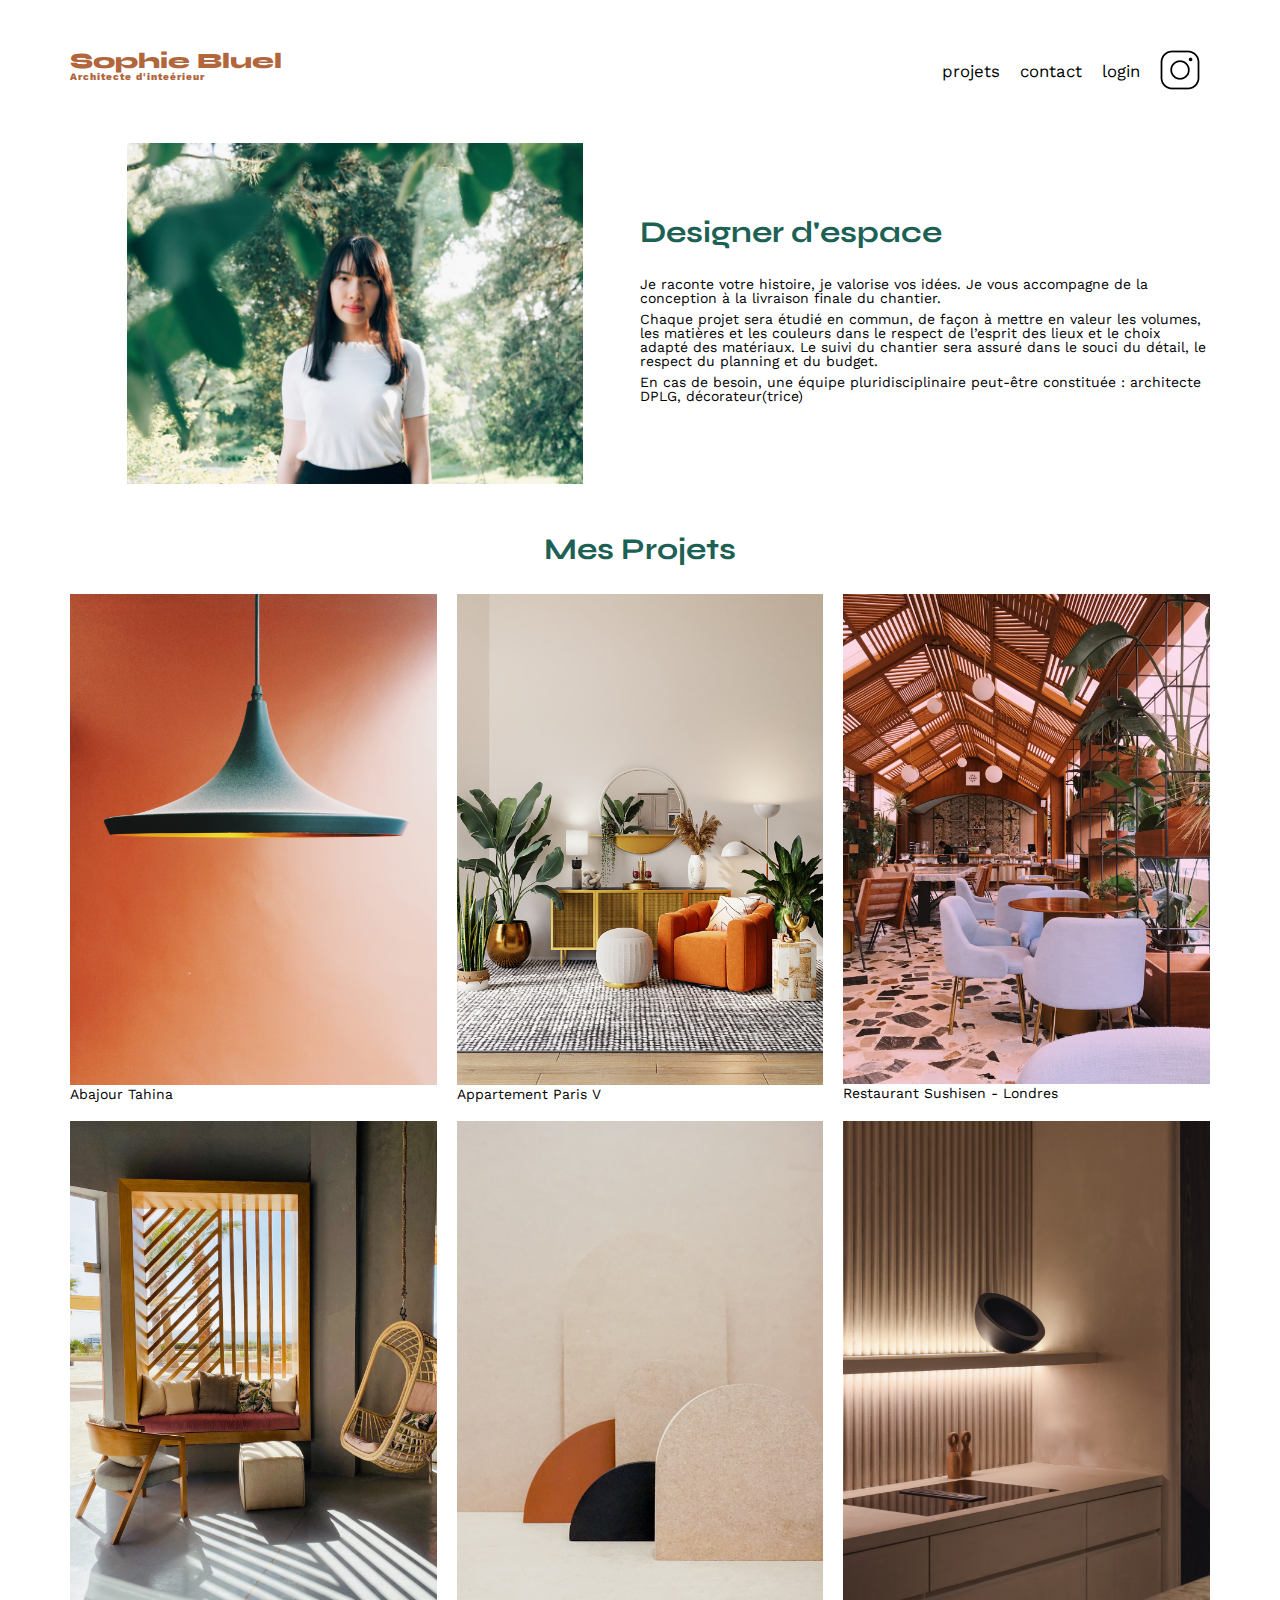
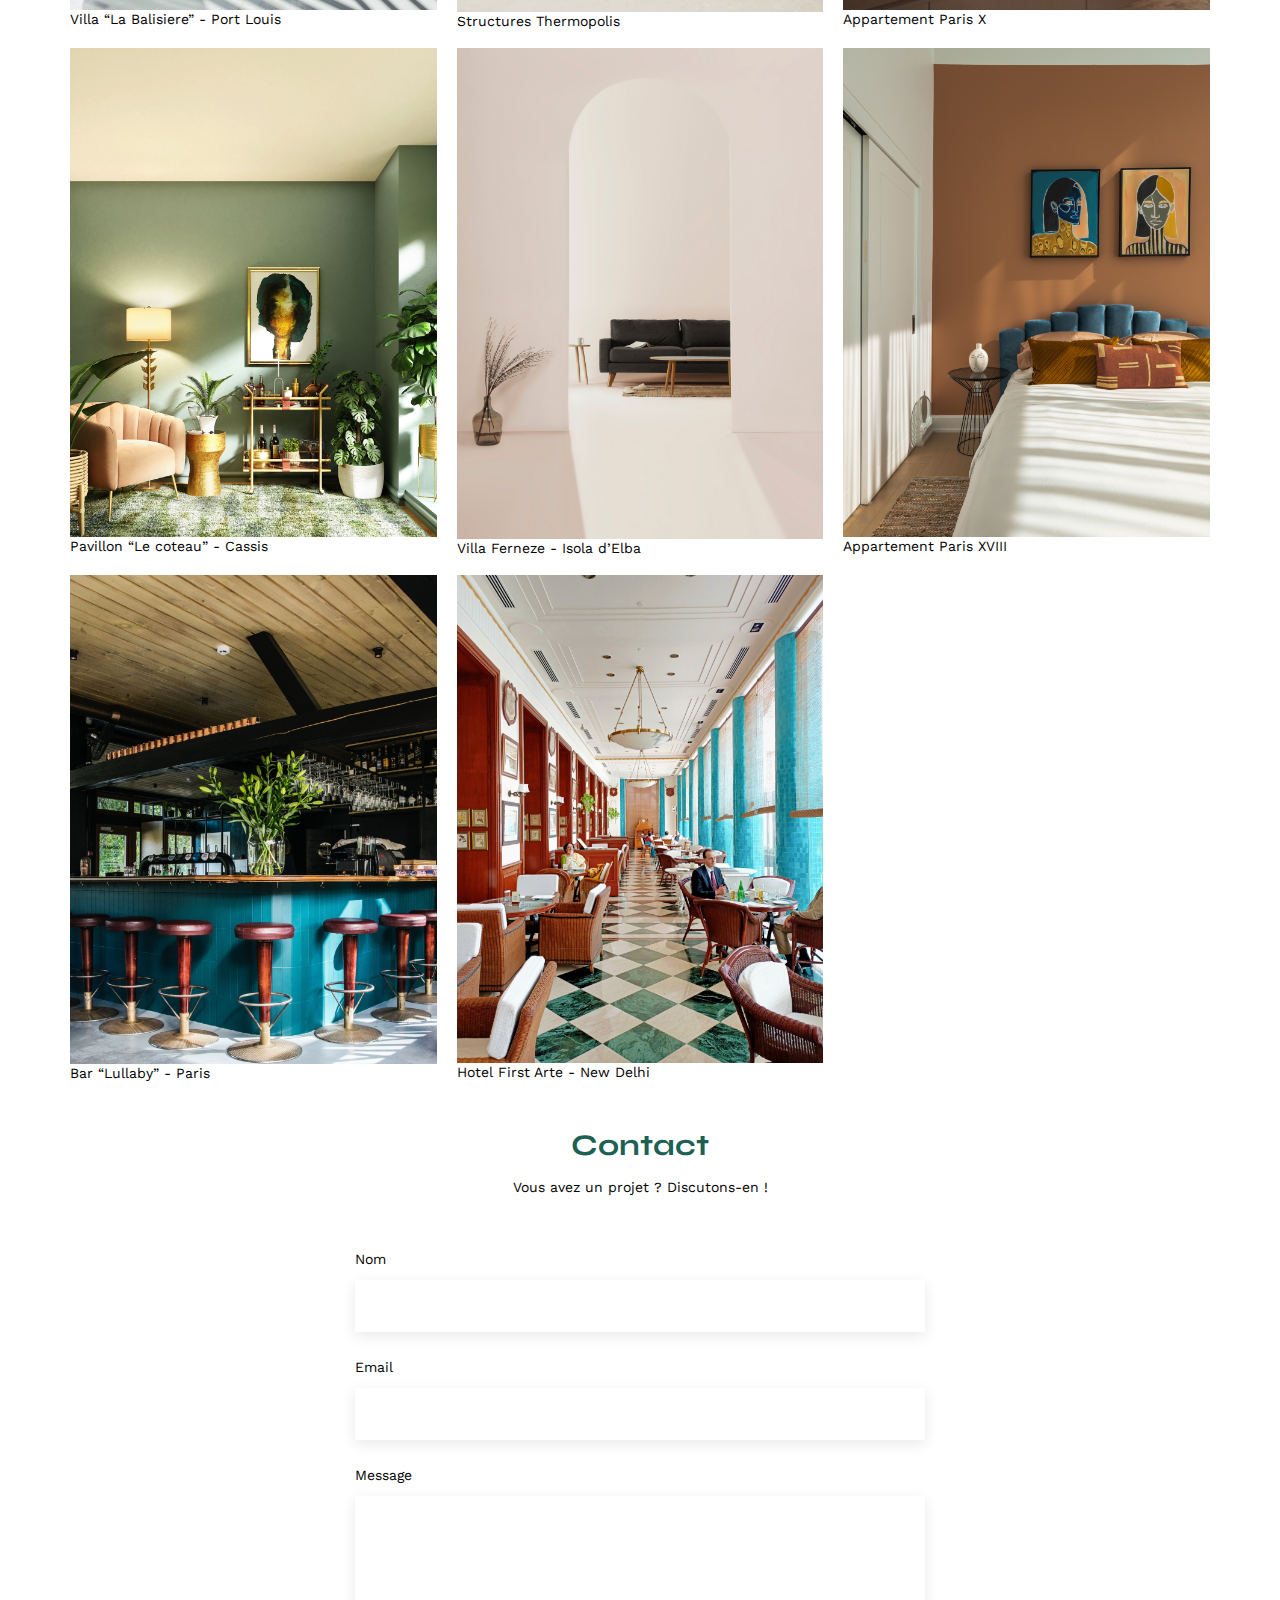
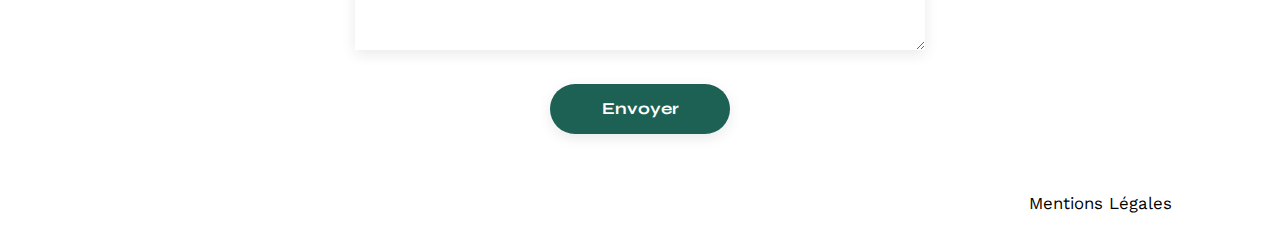
==== FrontEnd/index.html @ c0991f94 "first commit" ====
<!DOCTYPE html>
<html lang="fr">
<head>
	<meta charset="UTF-8">
	<title>Sophie Bluel - Architecte d'intérieur</title>
	<meta name="viewport" content="width=device-width, initial-scale=1.0">
	<link rel="preconnect" href="https://fonts.googleapis.com">
	<link rel="preconnect" href="https://fonts.gstatic.com" crossorigin>
	<link href="https://fonts.googleapis.com/css2?family=Syne:wght@700;800&family=Work+Sans&display=swap" rel="stylesheet">
	<meta name="description" content="">
	<link rel="stylesheet" href="./assets/style.css">
</head>
<body>
<header>
	<h1>Sophie Bluel <span>Architecte d'inteérieur</span></h1>
	<nav>
		<ul>
			<li>projets</li>
			<li>contact</li>
			<li>login</li>
			<li><img src="./assets/icons/instagram.png" alt="Instagram"></li>
		</ul>
	</nav>
</header>
<main>
	<section id="introduction">
		<figure>
			<img src="./assets/images/sophie-bluel.png" alt="">
		</figure>
		<article>
			<h2>Designer d'espace</h2>
			<p>Je raconte votre histoire, je valorise vos idées. Je vous accompagne de la conception à la livraison finale du chantier.</p>
			<p>Chaque projet sera étudié en commun, de façon à mettre en valeur les volumes, les matières et les couleurs dans le respect de l’esprit des lieux et le choix adapté des matériaux. Le suivi du chantier sera assuré dans le souci du détail, le respect du planning et du budget.</p>
			<p>En cas de besoin, une équipe pluridisciplinaire peut-être constituée : architecte DPLG, décorateur(trice)</p>
		</article>
	</section>
	<section id="portfolio">
		<h2>Mes Projets</h2>
		<div class="gallery">
			<figure>
				<img src="assets/images/abajour-tahina.png" alt="Abajour Tahina">
				<figcaption>Abajour Tahina</figcaption>
			</figure>
			<figure>
				<img src="assets/images/appartement-paris-v.png" alt="Appartement Paris V">
				<figcaption>Appartement Paris V</figcaption>
			</figure>
			<figure>
				<img src="assets/images/restaurant-sushisen-londres.png" alt="Restaurant Sushisen - Londres">
				<figcaption>Restaurant Sushisen - Londres</figcaption>
			</figure>
			<figure>
				<img src="assets/images/la-balisiere.png" alt="Villa “La Balisiere” - Port Louis">
				<figcaption>Villa “La Balisiere” - Port Louis</figcaption>
			</figure>
			<figure>
				<img src="assets/images/structures-thermopolis.png" alt="Structures Thermopolis">
				<figcaption>Structures Thermopolis</figcaption>
			</figure>
			<figure>
				<img src="assets/images/appartement-paris-x.png" alt="Appartement Paris X">
				<figcaption>Appartement Paris X</figcaption>
			</figure>
			<figure>
				<img src="assets/images/le-coteau-cassis.png" alt="Pavillon “Le coteau” - Cassis">
				<figcaption>Pavillon “Le coteau” - Cassis</figcaption>
			</figure>
			<figure>
				<img src="assets/images/villa-ferneze.png" alt="Villa Ferneze - Isola d’Elba">
				<figcaption>Villa Ferneze - Isola d’Elba</figcaption>
			</figure>
			<figure>
				<img src="assets/images/appartement-paris-xviii.png" alt="Appartement Paris XVIII">
				<figcaption>Appartement Paris XVIII</figcaption>
			</figure>
			<figure>
				<img src="assets/images/bar-lullaby-paris.png" alt="Bar “Lullaby” - Paris">
				<figcaption>Bar “Lullaby” - Paris</figcaption>
			</figure>
			<figure>
				<img src="assets/images/hotel-first-arte-new-delhi.png" alt="Hotel First Arte - New Delhi">
				<figcaption>Hotel First Arte - New Delhi</figcaption>
			</figure>
		</div>
	</section>
	<section id="contact">
		<h2>Contact</h2>
		<p>Vous avez un projet ? Discutons-en !</p>
		<form action="#" method="post">
			<label for="name">Nom</label>
			<input type="text" name="name" id="name">
			<label for="email">Email</label>
			<input type="email" name="email" id="email">
			<label for="message">Message</label>
			<textarea name="message" id="message" cols="30" rows="10"></textarea>
			<input type="submit" value="Envoyer">
		</form>
	</section>
</main>

<footer>
	<nav>
		<ul>
			<li>Mentions Légales</li>
		</ul>
	</nav>
</footer>
</body>
</html>
---- FrontEnd/assets/style.css ----
/* http://meyerweb.com/eric/tools/css/reset/
   v2.0 | 20110126
   License: none (public domain)
*/

html, body, div, span, applet, object, iframe,
h1, h2, h3, h4, h5, h6, p, blockquote, pre,
a, abbr, acronym, address, big, cite, code,
del, dfn, em, img, ins, kbd, q, s, samp,
small, strike, strong, sub, sup, tt, var,
b, u, i, center,
dl, dt, dd, ol, ul, li,
fieldset, form, label, legend,
table, caption, tbody, tfoot, thead, tr, th, td,
article, aside, canvas, details, embed,
figure, figcaption, footer, header, hgroup,
menu, nav, output, ruby, section, summary,
time, mark, audio, video {
	margin: 0;
	padding: 0;
	border: 0;
	font-size: 100%;
	font: inherit;
	vertical-align: baseline;
}
/* HTML5 display-role reset for older browsers */
article, aside, details, figcaption, figure,
footer, header, hgroup, menu, nav, section {
	display: block;
}
body {
	line-height: 1;
}
ol, ul {
	list-style: none;
}
blockquote, q {
	quotes: none;
}
blockquote:before, blockquote:after,
q:before, q:after {
	content: '';
	content: none;
}
table {
	border-collapse: collapse;
	border-spacing: 0;
}
/** end reset css**/
body {
	max-width: 1140px;
	margin:auto;
	font-family: 'Work Sans' ;
	font-size: 14px;
}
header {
	display: flex;
	justify-content: space-between;
	margin: 50px 0
}
section {
	margin: 50px 0
}

h1{
	display: flex;
	flex-direction: column;
	font-family: 'Syne';
	font-size: 22px;
	font-weight: 800;
	color: #B1663C
}

h1 > span {
	font-family: 'Work Sans';
	font-size:10px;
	letter-spacing: 0.1em;
;
}

h2{
	font-family: 'Syne';
	font-weight: 700;
	font-size: 30px;
	color: #1D6154
}
nav ul {
	display: flex;
	align-items: center;
	list-style-type: none;

}
nav li {
	padding: 0 10px;
	font-size: 1.2em;
}

li:hover {
	color: #B1663C;
}
#introduction {
	display: flex;
	align-items: center;
}
#introduction figure {
	flex: 1
}
#introduction img {
	display: block;
	margin: auto;
	width: 80%;
}

#introduction article {
	flex: 1
}
#introduction h2 {
	margin-bottom: 1em;
}

#introduction p {
	margin-bottom: 0.5em;
}
#portfolio h2 {
	text-align: center;
	margin-bottom: 1em;
}
.gallery {
	width: 100%;
	display: grid;
	grid-template-columns: 1fr 1fr 1fr;
	grid-column-gap: 20px;
	grid-row-gap: 20px;
}

.gallery img {
	width: 100%;

}
#contact {
	width: 50%;
margin: auto;
}
#contact > * {
	text-align: center;

}
#contact h2{
	margin-bottom: 20px;
}
#contact form {
	text-align: left;
	margin-top:30px;
	display: flex;
	flex-direction: column;
}

#contact input {
	height: 50px;
	font-size: 1.2em;
	border: none;
	box-shadow: 0px 4px 14px rgba(0, 0, 0, 0.09);
}
#contact label {
	margin: 2em 0 1em 0;
}
#contact textarea {
	border: none;
	box-shadow: 0px 4px 14px rgba(0, 0, 0, 0.09);
}

input[type="submit"]{
	font-family: 'Syne';
	font-weight: 700;
	color: white;
	background-color: #1D6154;
	margin : 2em auto ;
	width: 180px;
	text-align: center;
	border-radius: 60px ;
}

footer nav ul {
	display: flex;
	justify-content: flex-end;
	margin: 2em
}
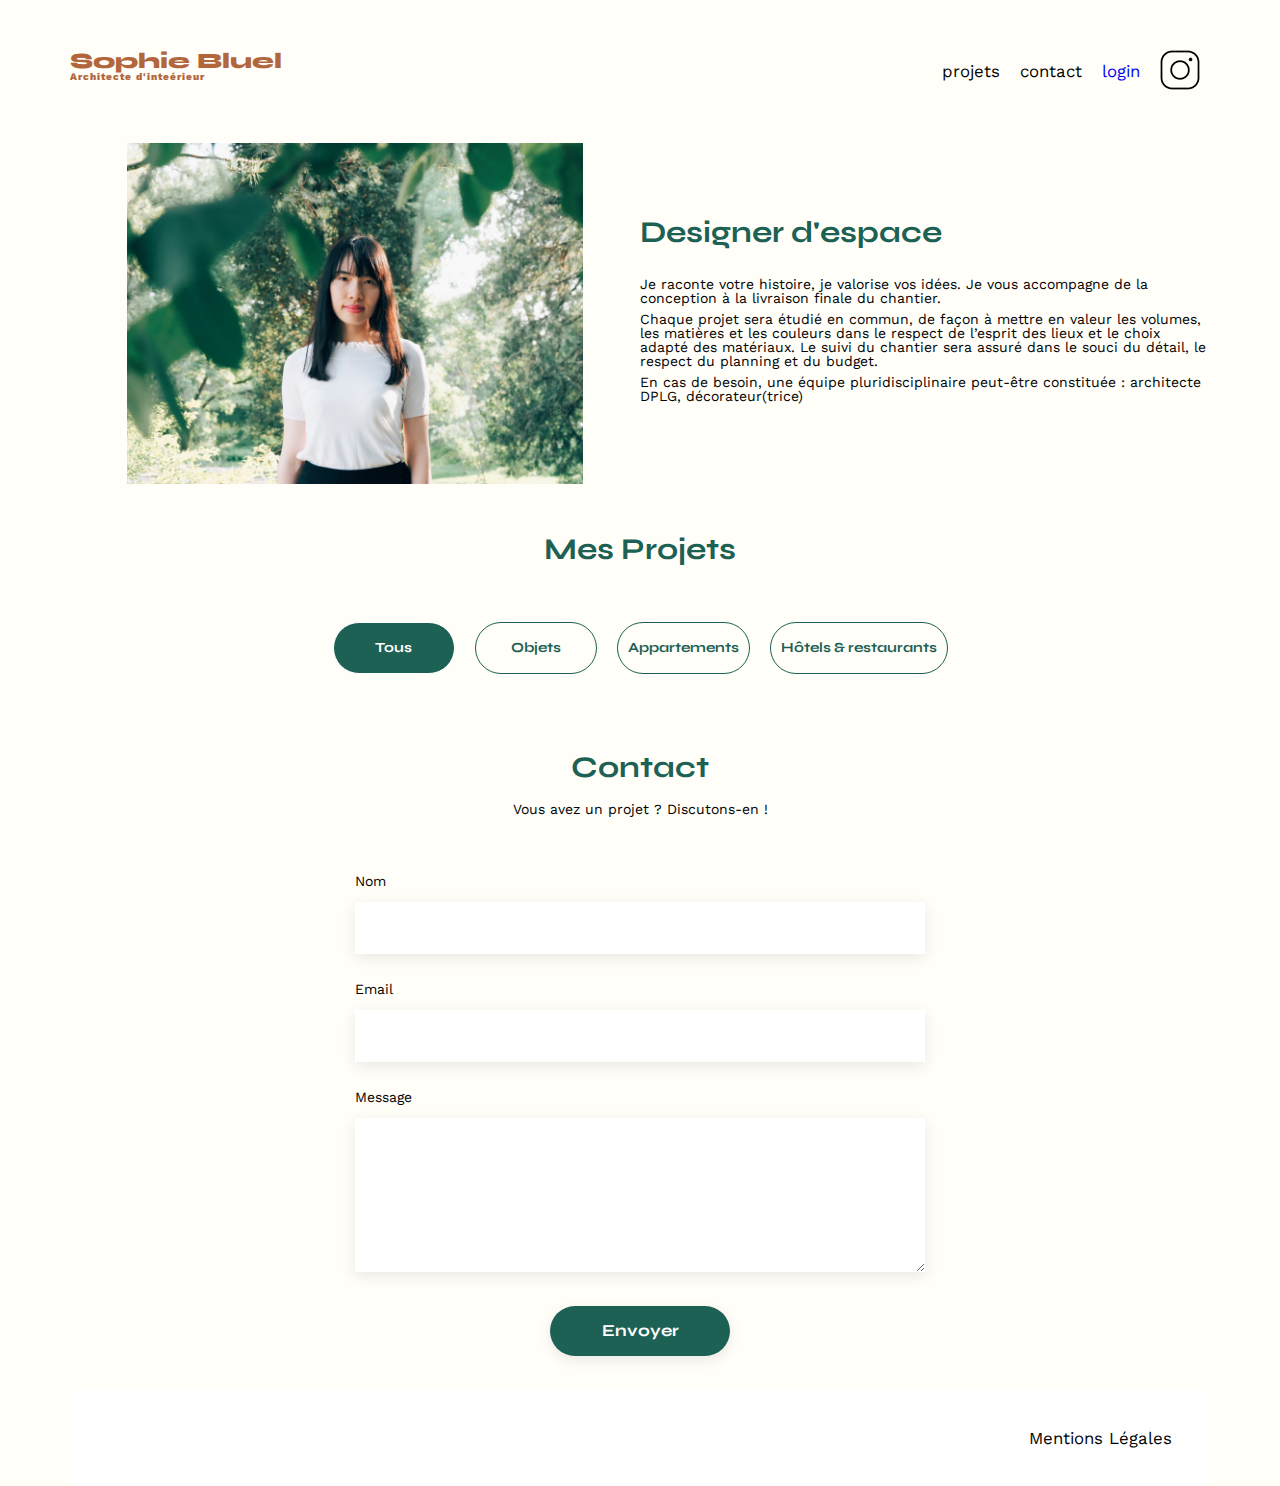
==== commit 94f0f0f0: "Filter Added" ====
--- a/FrontEnd/index.html
+++ b/FrontEnd/index.html
@@ -9,6 +9,8 @@
 	<link href="https://fonts.googleapis.com/css2?family=Syne:wght@700;800&family=Work+Sans&display=swap" rel="stylesheet">
 	<meta name="description" content="">
 	<link rel="stylesheet" href="./assets/style.css">
+	<script src="assets/script.js"></script>
+	<script src="assets/filters.js" defer></script>
 </head>
 <body>
 <header>
@@ -17,7 +19,7 @@
 		<ul>
 			<li>projets</li>
 			<li>contact</li>
-			<li>login</li>
+			<li><a href="login.html">login</a></li>
 			<li><img src="./assets/icons/instagram.png" alt="Instagram"></li>
 		</ul>
 	</nav>
@@ -36,11 +38,21 @@
 	</section>
 	<section id="portfolio">
 		<h2>Mes Projets</h2>
+		<form class="filters">
+			<input type="radio" name="filter" id="Tous" class="filter" checked>
+			<label for="Tous">Tous</label>
+
+			<input type="radio" name="filter" id="Objets" class="filter">
+			<label for="Objets">Objets</label>
+
+			<input type="radio" name="filter" id="Appartements" class="filter">
+			<label for="Appartements">Appartements</label>
+
+			<input type="radio" name="filter" id="Hotels & restaurants" class="filter">
+			<label for="Hotels & restaurants">Hôtels & restaurants</label>
+		</form>
 		<div class="gallery">
-			<figure>
-				<img src="assets/images/abajour-tahina.png" alt="Abajour Tahina">
-				<figcaption>Abajour Tahina</figcaption>
-			</figure>
+			<!-- 
 			<figure>
 				<img src="assets/images/appartement-paris-v.png" alt="Appartement Paris V">
 				<figcaption>Appartement Paris V</figcaption>
@@ -80,7 +92,7 @@
 			<figure>
 				<img src="assets/images/hotel-first-arte-new-delhi.png" alt="Hotel First Arte - New Delhi">
 				<figcaption>Hotel First Arte - New Delhi</figcaption>
-			</figure>
+			</figure> -->
 		</div>
 	</section>
 	<section id="contact">
--- a/FrontEnd/assets/style.css
+++ b/FrontEnd/assets/style.css
@@ -30,10 +30,25 @@
 }
 body {
 	line-height: 1;
-}
+	background-color: #FFFEF8;
+}
+
 ol, ul {
 	list-style: none;
 }
+
+a {
+	text-decoration:none
+}
+
+a:visited {
+	color: black;
+}
+
+a:hover {
+	font-style: bold;
+}
+
 blockquote, q {
 	quotes: none;
 }
@@ -47,20 +62,39 @@
 	border-spacing: 0;
 }
 /** end reset css**/
-body {
+body{
 	max-width: 1140px;
 	margin:auto;
 	font-family: 'Work Sans' ;
 	font-size: 14px;
 }
+
 header {
 	display: flex;
 	justify-content: space-between;
 	margin: 50px 0
 }
+
 section {
 	margin: 50px 0
 }
+/** PAGE LOGIN **/
+.login {
+	padding-top: 45px;
+	padding-bottom: 50px;
+}
+
+.mdpo {
+	text-decoration-line: underline;
+	text-decoration-style: solid;
+	text-decoration-color: black;
+}
+
+.here {
+	font-weight : bold;
+}
+
+
 
 h1{
 	display: flex;
@@ -143,7 +177,6 @@
 }
 #contact > * {
 	text-align: center;
-
 }
 #contact h2{
 	margin-bottom: 20px;
@@ -180,9 +213,50 @@
 	border-radius: 60px ;
 }
 
+
+
+.filters{
+	display:flex;
+	justify-content: center;
+}
+
+input[type="radio"]{
+	display: none;
+}
+
+input[type="radio"].filter + label{
+	display: flex;
+	height: 50px;
+	font-family: 'Syne';
+	font-weight: 700;
+	/* color: white;
+	background-color: #1D6154; */
+	color: #1D6154;
+	background-color: #FFFEF8;
+	margin : 2em 10px;
+	min-width: 100px;
+	padding : 0px 10px;
+	align-items: center;
+	justify-content: center;
+	border: 1px solid;
+	border-radius: 60px ;
+}
+
+input[type="radio"].filter:checked + label{
+	color: white;
+	background-color: #1D6154;
+}
+
+footer {
+	background-color: white;
+	padding-top: 12px;
+	padding-bottom: 12px;
+	width: 100%;
+}
+
 footer nav ul {
 	display: flex;
 	justify-content: flex-end;
-	margin: 2em
-}
-
+	margin: 2em;
+}
+
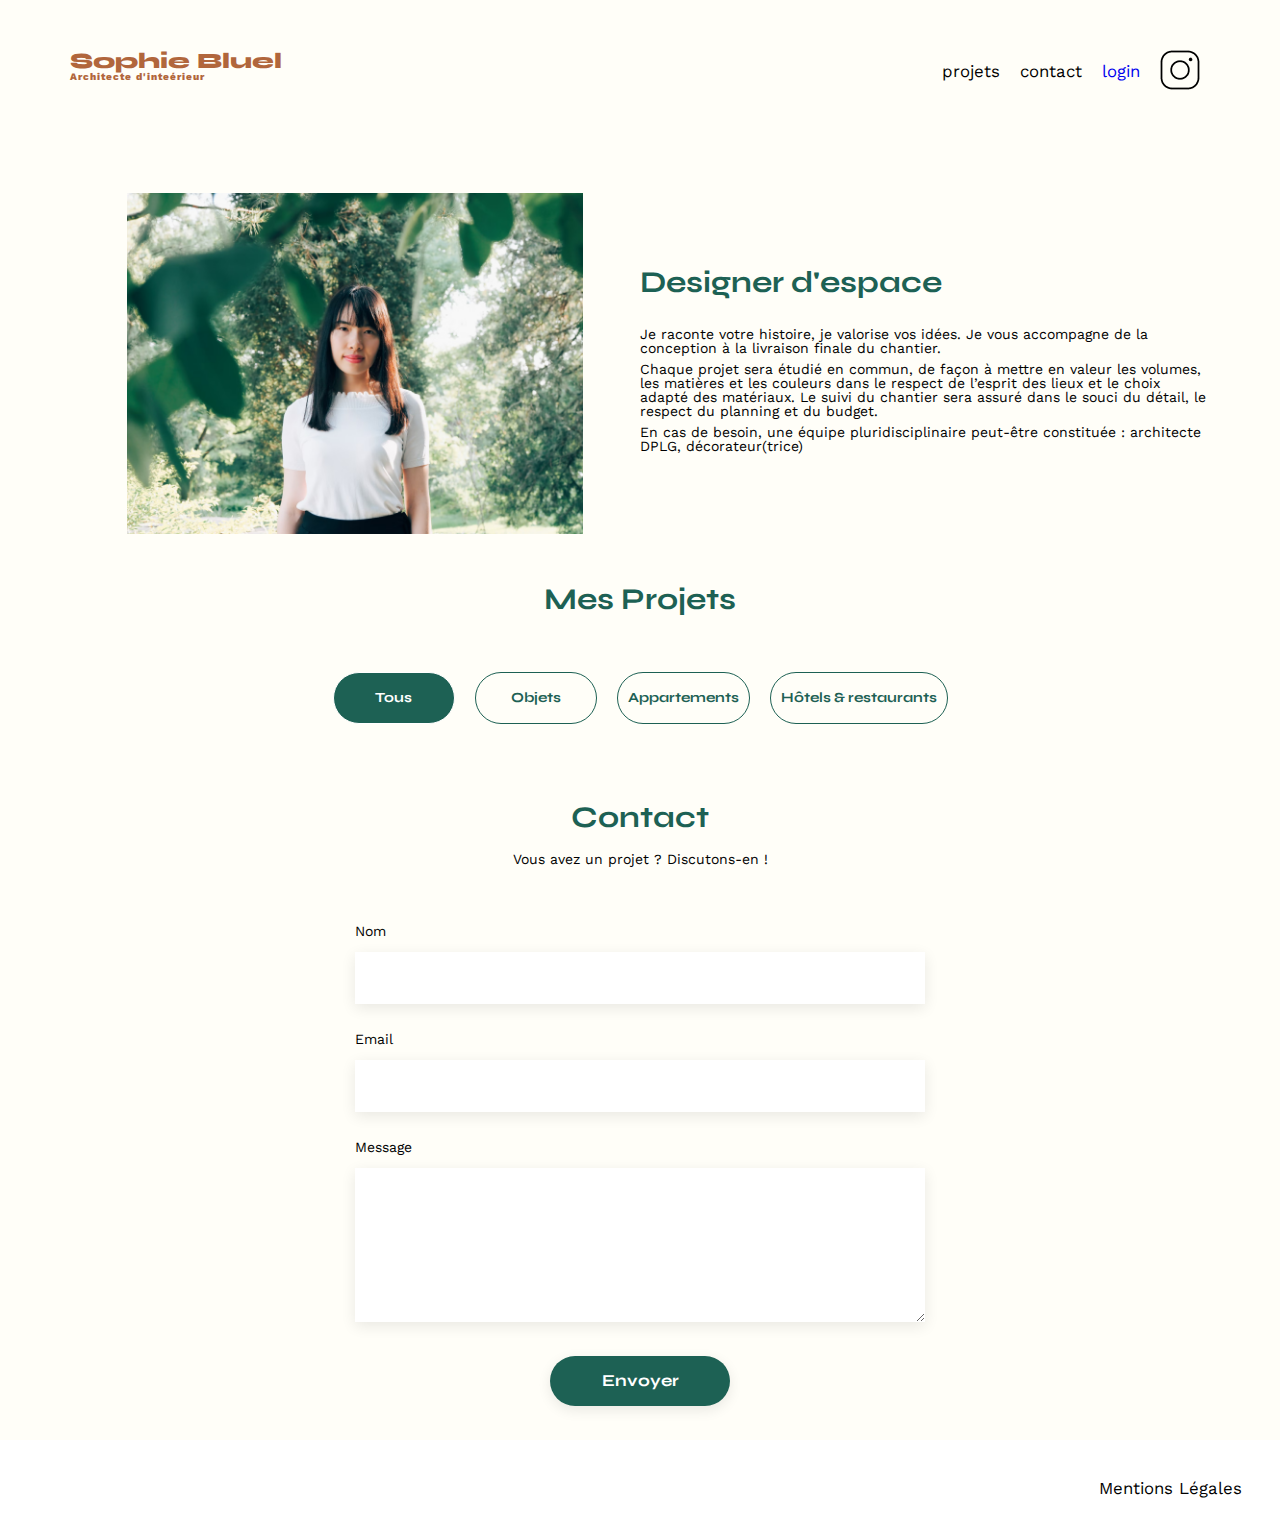
==== commit 9de1f318: "Mode Edit Added" ====
--- a/FrontEnd/index.html
+++ b/FrontEnd/index.html
@@ -8,18 +8,29 @@
 	<link rel="preconnect" href="https://fonts.gstatic.com" crossorigin>
 	<link href="https://fonts.googleapis.com/css2?family=Syne:wght@700;800&family=Work+Sans&display=swap" rel="stylesheet">
 	<meta name="description" content="">
+	<link rel="stylesheet" href="https://cdnjs.cloudflare.com/ajax/libs/font-awesome/6.2.1/css/all.min.css"
+    integrity="sha512-MV7K8+y+gLIBoVD59lQIYicR65iaqukzvf/nwasF0nqhPay5w/9lJmVM2hMDcnK1OnMGCdVK+iQrJ7lzPJQd1w=="
+    crossorigin="anonymous" referrerpolicy="no-referrer" >
 	<link rel="stylesheet" href="./assets/style.css">
 	<script src="assets/script.js"></script>
+	<script src="assets/admin.js" defer></script>
 	<script src="assets/filters.js" defer></script>
 </head>
 <body>
+	<div class ="zoneEdit">
+		<!-- <div class = "editMode">
+			<button id="buttonEdition"><i class="fa-regular fa-pen-to-square"></i> Mode édition</button>
+		</div> -->
+	</div>
 <header>
 	<h1>Sophie Bluel <span>Architecte d'inteérieur</span></h1>
 	<nav>
 		<ul>
 			<li>projets</li>
 			<li>contact</li>
-			<li><a href="login.html">login</a></li>
+			<div class = inOut>
+				<li><a href="login.html">login</a></li>
+			</div>
 			<li><img src="./assets/icons/instagram.png" alt="Instagram"></li>
 		</ul>
 	</nav>
@@ -52,47 +63,7 @@
 			<label for="Hotels & restaurants">Hôtels & restaurants</label>
 		</form>
 		<div class="gallery">
-			<!-- 
-			<figure>
-				<img src="assets/images/appartement-paris-v.png" alt="Appartement Paris V">
-				<figcaption>Appartement Paris V</figcaption>
-			</figure>
-			<figure>
-				<img src="assets/images/restaurant-sushisen-londres.png" alt="Restaurant Sushisen - Londres">
-				<figcaption>Restaurant Sushisen - Londres</figcaption>
-			</figure>
-			<figure>
-				<img src="assets/images/la-balisiere.png" alt="Villa “La Balisiere” - Port Louis">
-				<figcaption>Villa “La Balisiere” - Port Louis</figcaption>
-			</figure>
-			<figure>
-				<img src="assets/images/structures-thermopolis.png" alt="Structures Thermopolis">
-				<figcaption>Structures Thermopolis</figcaption>
-			</figure>
-			<figure>
-				<img src="assets/images/appartement-paris-x.png" alt="Appartement Paris X">
-				<figcaption>Appartement Paris X</figcaption>
-			</figure>
-			<figure>
-				<img src="assets/images/le-coteau-cassis.png" alt="Pavillon “Le coteau” - Cassis">
-				<figcaption>Pavillon “Le coteau” - Cassis</figcaption>
-			</figure>
-			<figure>
-				<img src="assets/images/villa-ferneze.png" alt="Villa Ferneze - Isola d’Elba">
-				<figcaption>Villa Ferneze - Isola d’Elba</figcaption>
-			</figure>
-			<figure>
-				<img src="assets/images/appartement-paris-xviii.png" alt="Appartement Paris XVIII">
-				<figcaption>Appartement Paris XVIII</figcaption>
-			</figure>
-			<figure>
-				<img src="assets/images/bar-lullaby-paris.png" alt="Bar “Lullaby” - Paris">
-				<figcaption>Bar “Lullaby” - Paris</figcaption>
-			</figure>
-			<figure>
-				<img src="assets/images/hotel-first-arte-new-delhi.png" alt="Hotel First Arte - New Delhi">
-				<figcaption>Hotel First Arte - New Delhi</figcaption>
-			</figure> -->
+			
 		</div>
 	</section>
 	<section id="contact">
--- a/FrontEnd/assets/style.css
+++ b/FrontEnd/assets/style.css
@@ -63,36 +63,32 @@
 }
 /** end reset css**/
 body{
-	max-width: 1140px;
+	/* max-width: 1140px; */
+	max-width: 2040px;
+	display: flex;
+	flex-direction: column;
+	align-items: center;
+
 	margin:auto;
 	font-family: 'Work Sans' ;
 	font-size: 14px;
 }
 
 header {
+	width: 1140px;
 	display: flex;
 	justify-content: space-between;
 	margin: 50px 0
 }
 
+main{
+	width: 1140px;
+}
+
 section {
 	margin: 50px 0
 }
-/** PAGE LOGIN **/
-.login {
-	padding-top: 45px;
-	padding-bottom: 50px;
-}
-
-.mdpo {
-	text-decoration-line: underline;
-	text-decoration-style: solid;
-	text-decoration-color: black;
-}
-
-.here {
-	font-weight : bold;
-}
+
 
 
 
@@ -132,6 +128,7 @@
 li:hover {
 	color: #B1663C;
 }
+
 #introduction {
 	display: flex;
 	align-items: center;
@@ -260,3 +257,83 @@
 	margin: 2em;
 }
 
+/** PAGE LOGIN **/
+.login {
+	padding-top: 45px;
+	padding-bottom: 50px;
+}
+
+.mdpo {
+	text-decoration-line: underline;
+	text-decoration-style: solid;
+	text-decoration-color: black;
+}
+
+.here {
+	font-weight : bold;
+}
+
+#login {
+	width: 50%;
+margin: auto;
+}
+#login > * {
+	text-align: center;
+}
+#login h2{
+	margin-bottom: 20px;
+}
+#login form {
+	text-align: left;
+	margin-top:30px;
+	display: flex;
+	flex-direction: column;
+}
+
+#login input {
+	height: 50px;
+	font-size: 1.2em;
+	border: none;
+	box-shadow: 0px 4px 14px rgba(0, 0, 0, 0.09);
+}
+#login label {
+	margin: 2em 0 1em 0;
+}
+#login textarea {
+	border: none;
+	box-shadow: 0px 4px 14px rgba(0, 0, 0, 0.09);
+}
+
+.errorMail{
+	text-align: center;
+	color: red;
+	padding-top: 5px;
+}
+
+
+/************Edit mode**********/
+.zoneEdit{
+	width: 100%;
+}
+
+.editMode{
+	/* background-size: cover; */
+	width: 100%;
+	height: 59px;
+	display:flex;
+	background-color: black;
+	text-align: center;
+	justify-content: center;
+	/* padding: 5px 0px; */
+}
+
+#buttonEdition{
+	text-align: center;
+	color: white;
+	background-color: black;
+	border:none
+}
+
+.Hide{
+	display:none;
+}